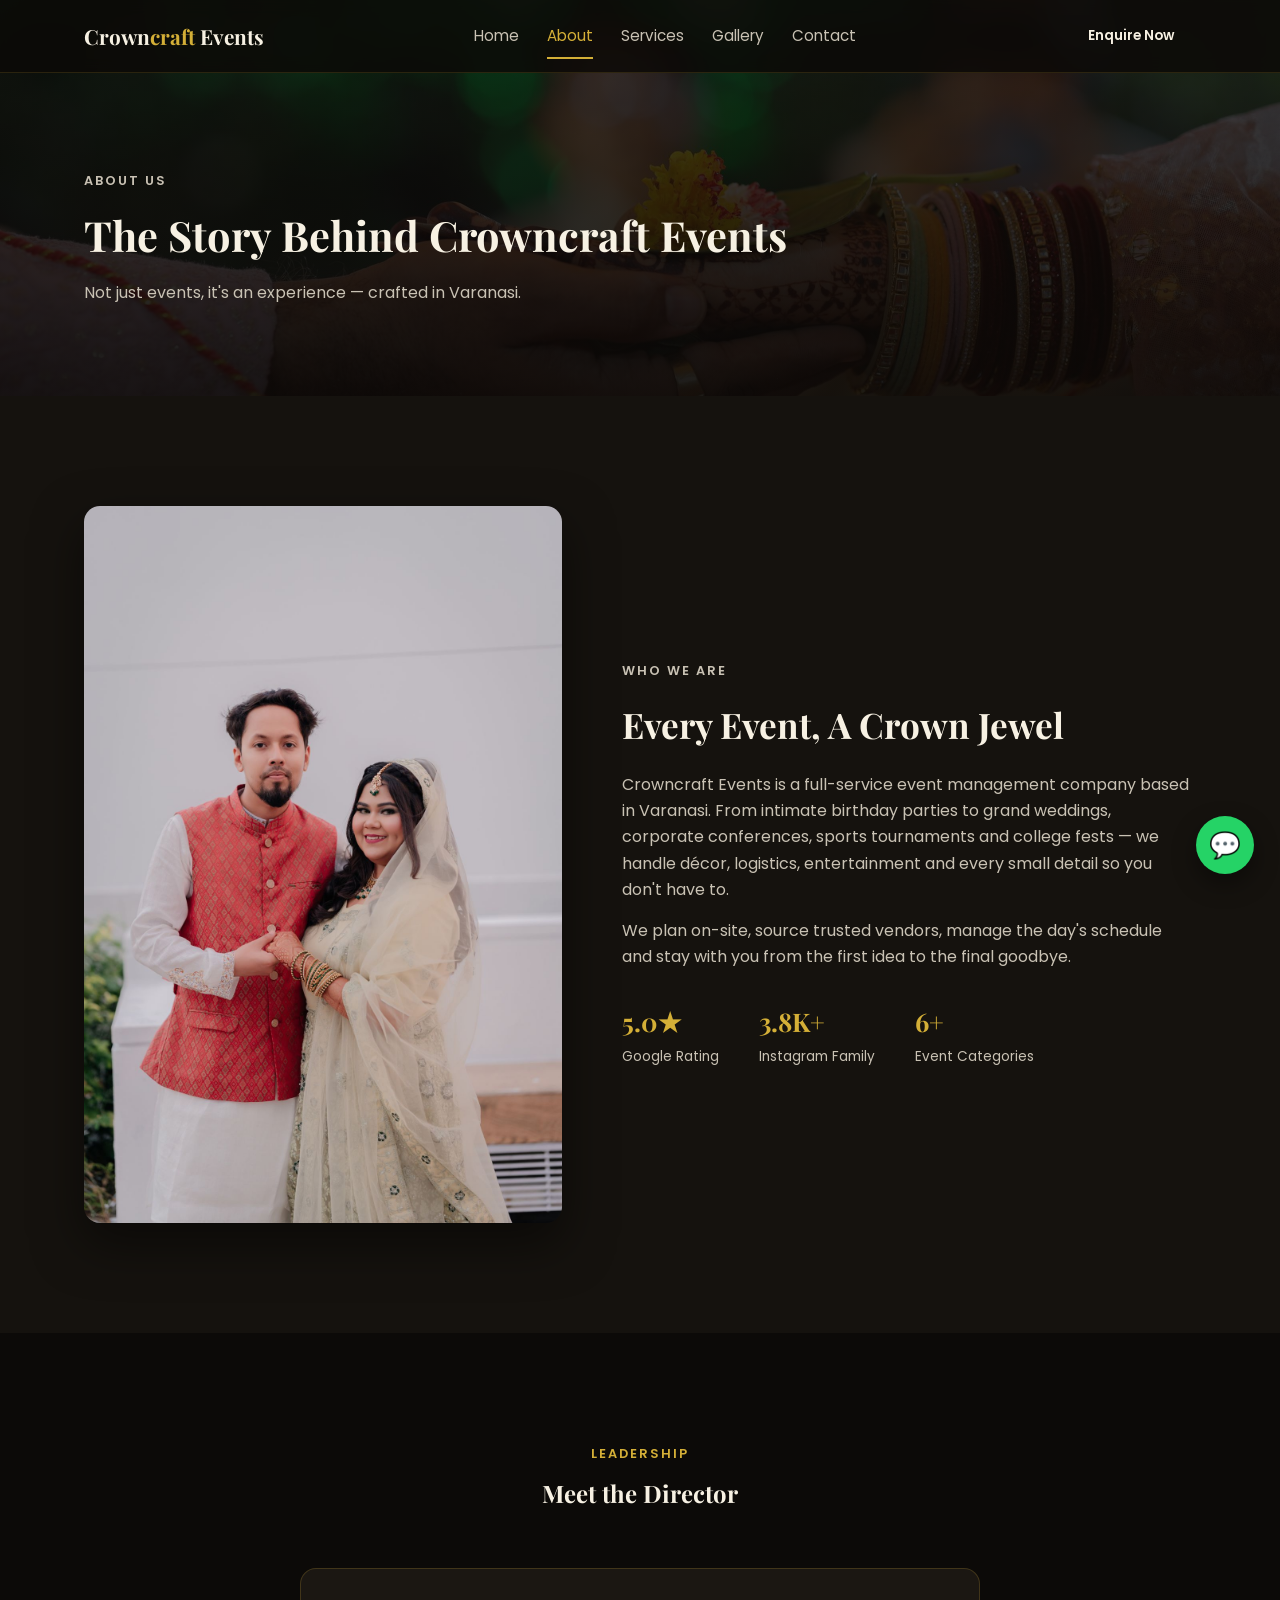
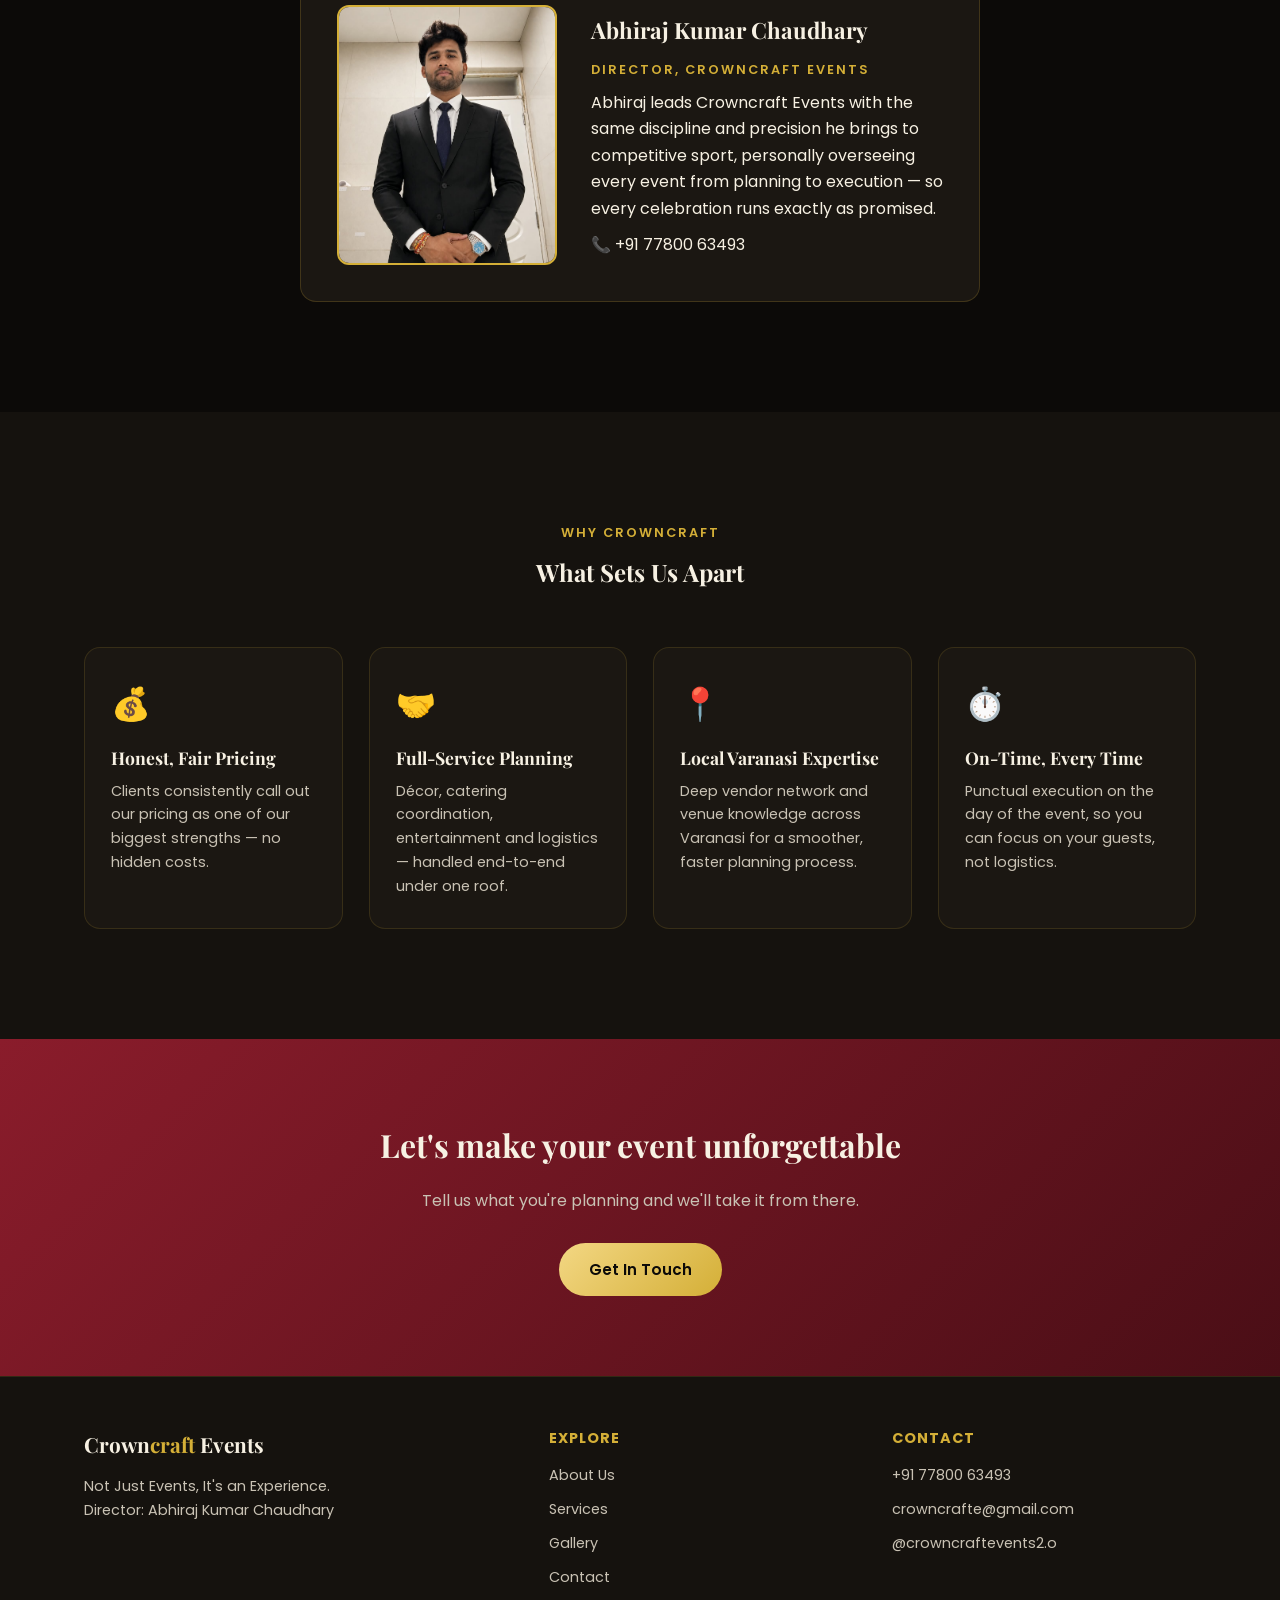
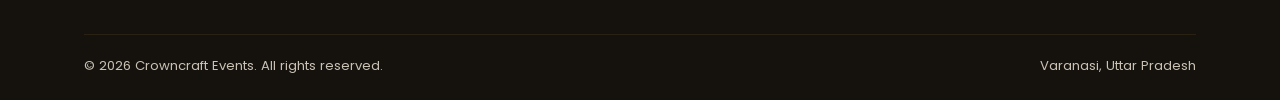
==== about.html @ 5c1460ac "Rebuild as multi-page site, add director profile, use India-specific photos - Split into Home/About/" ====
<!DOCTYPE html>
<html lang="en">
<head>
<meta charset="UTF-8">
<meta name="viewport" content="width=device-width, initial-scale=1.0">
<title>About Us | Crowncraft Events</title>
<meta name="description" content="Meet Crowncraft Events — led by Director Abhiraj Kumar Chaudhary. A full-service event management company in Varanasi.">
<link rel="canonical" href="https://crowncraft-events.vercel.app/about.html">
<link rel="icon" type="image/svg+xml" href="favicon.svg">
<link rel="preconnect" href="https://fonts.googleapis.com">
<link href="https://fonts.googleapis.com/css2?family=Playfair+Display:wght@600;700;800&family=Poppins:wght@300;400;500;600&display=swap" rel="stylesheet">
<link rel="stylesheet" href="css/style.css">
</head>
<body>

<header class="navbar">
  <div class="container nav-inner">
    <a href="index.html" class="logo">Crown<span>craft</span> Events</a>
    <nav class="nav-links" id="navLinks">
      <a href="index.html">Home</a>
      <a href="about.html" class="active">About</a>
      <a href="services.html">Services</a>
      <a href="gallery.html">Gallery</a>
      <a href="contact.html">Contact</a>
    </nav>
    <a href="contact.html" class="btn btn-small nav-cta">Enquire Now</a>
    <button class="menu-toggle" id="menuToggle" aria-label="Toggle navigation menu" aria-expanded="false">☰</button>
  </div>
</header>

<section class="page-header" style="background-image:url('images/about-hero.jpg');">
  <div class="container">
    <p class="eyebrow">About Us</p>
    <h1>The Story Behind Crowncraft Events</h1>
    <p>Not just events, it's an experience — crafted in Varanasi.</p>
  </div>
</section>

<section class="about">
  <div class="container about-grid">
    <div class="about-img reveal">
      <img src="images/wedding3.jpg" alt="Crowncraft Events wedding decor" loading="lazy">
    </div>
    <div class="about-text reveal">
      <p class="eyebrow">Who We Are</p>
      <h2>Every Event, A Crown Jewel</h2>
      <p>Crowncraft Events is a full-service event management company based in Varanasi. From intimate birthday parties to grand weddings, corporate conferences, sports tournaments and college fests — we handle décor, logistics, entertainment and every small detail so you don't have to.</p>
      <p>We plan on-site, source trusted vendors, manage the day's schedule and stay with you from the first idea to the final goodbye.</p>
      <div class="about-stats">
        <div><strong>5.0★</strong><span>Google Rating</span></div>
        <div><strong>3.8K+</strong><span>Instagram Family</span></div>
        <div><strong>6+</strong><span>Event Categories</span></div>
      </div>
    </div>
  </div>
</section>

<section class="values">
  <div class="container">
    <div class="section-head center">
      <p class="eyebrow center">Leadership</p>
      <h2 class="center">Meet the Director</h2>
    </div>
    <div class="director-card reveal">
      <div class="director-photo">
        <img src="images/director.jpg" alt="Abhiraj Kumar Chaudhary, Director of Crowncraft Events">
      </div>
      <div class="director-info">
        <h3>Abhiraj Kumar Chaudhary</h3>
        <p class="eyebrow">Director, Crowncraft Events</p>
        <p>Abhiraj leads Crowncraft Events with the same discipline and precision he brings to competitive sport, personally overseeing every event from planning to execution — so every celebration runs exactly as promised.</p>
        <p><a href="tel:+917780063493">📞 +91 77800 63493</a></p>
      </div>
    </div>
  </div>
</section>

<section class="values" style="background:var(--black-soft);">
  <div class="container">
    <div class="section-head center">
      <p class="eyebrow center">Why Crowncraft</p>
      <h2 class="center">What Sets Us Apart</h2>
    </div>
    <div class="values-grid">
      <div class="value-card reveal">
        <div class="icon">💰</div>
        <h3>Honest, Fair Pricing</h3>
        <p>Clients consistently call out our pricing as one of our biggest strengths — no hidden costs.</p>
      </div>
      <div class="value-card reveal">
        <div class="icon">🤝</div>
        <h3>Full-Service Planning</h3>
        <p>Décor, catering coordination, entertainment and logistics — handled end-to-end under one roof.</p>
      </div>
      <div class="value-card reveal">
        <div class="icon">📍</div>
        <h3>Local Varanasi Expertise</h3>
        <p>Deep vendor network and venue knowledge across Varanasi for a smoother, faster planning process.</p>
      </div>
      <div class="value-card reveal">
        <div class="icon">⏱️</div>
        <h3>On-Time, Every Time</h3>
        <p>Punctual execution on the day of the event, so you can focus on your guests, not logistics.</p>
      </div>
    </div>
  </div>
</section>

<section class="cta-banner">
  <div class="container">
    <h2>Let's make your event unforgettable</h2>
    <p>Tell us what you're planning and we'll take it from there.</p>
    <a href="contact.html" class="btn btn-primary">Get In Touch</a>
  </div>
</section>

<footer class="footer">
  <div class="container">
    <div class="footer-grid">
      <div>
        <a href="index.html" class="logo">Crown<span style="color:var(--gold);">craft</span> Events</a>
        <p style="margin-top:14px;">Not Just Events, It's an Experience.<br>Director: Abhiraj Kumar Chaudhary</p>
      </div>
      <div>
        <h4>Explore</h4>
        <ul>
          <li><a href="about.html">About Us</a></li>
          <li><a href="services.html">Services</a></li>
          <li><a href="gallery.html">Gallery</a></li>
          <li><a href="contact.html">Contact</a></li>
        </ul>
      </div>
      <div>
        <h4>Contact</h4>
        <ul>
          <li><a href="tel:+917780063493">+91 77800 63493</a></li>
          <li><a href="mailto:crowncrafte@gmail.com">crowncrafte@gmail.com</a></li>
          <li><a href="https://www.instagram.com/crowncraftevents2.o/" target="_blank" rel="noopener">@crowncraftevents2.o</a></li>
        </ul>
      </div>
    </div>
    <div class="footer-bottom">
      <p>&copy; <span id="year"></span> Crowncraft Events. All rights reserved.</p>
      <p>Varanasi, Uttar Pradesh</p>
    </div>
  </div>
</footer>

<a href="https://wa.me/917780063493?text=Hi%20Crowncraft%20Events%2C%20I%27d%20like%20to%20enquire%20about%20an%20event."
   target="_blank" rel="noopener" class="whatsapp-float" aria-label="Chat on WhatsApp">💬</a>

<script src="js/script.js"></script>
</body>
</html>
---- css/style.css ----
:root{
  --gold:#d4af37;
  --gold-light:#f3d783;
  --maroon:#8a1c2b;
  --black:#0c0a08;
  --black-soft:#15120e;
  --black-card:#1b1712;
  --cream:#f7f1e3;
  --text-muted:#c9c2b4;
  --radius:16px;
}
*{margin:0;padding:0;box-sizing:border-box;}
html{scroll-behavior:smooth;}
body{
  font-family:'Poppins',sans-serif;
  background:var(--black);
  color:var(--cream);
  line-height:1.65;
}
h1,h2,h3{font-family:'Playfair Display',serif;}
a{text-decoration:none;color:inherit;}
img{display:block;max-width:100%;}
ul{list-style:none;}
.container{max-width:1160px;margin:0 auto;padding:0 24px;}
.center{text-align:center;}
.section-head{max-width:620px;margin:0 auto 54px;}
.section-head.center{margin-left:auto;margin-right:auto;}

.eyebrow{
  color:var(--gold);
  letter-spacing:2px;
  text-transform:uppercase;
  font-size:.8rem;
  font-weight:600;
  margin-bottom:10px;
}

/* Scroll reveal */
.reveal{opacity:0;transform:translateY(24px);transition:opacity .7s ease, transform .7s ease;}
.reveal.in-view{opacity:1;transform:translateY(0);}

/* Navbar */
.navbar{
  position:fixed;top:0;left:0;right:0;z-index:100;
  background:rgba(12,10,8,.85);
  backdrop-filter:blur(8px);
  border-bottom:1px solid rgba(212,175,55,.15);
}
.nav-inner{display:flex;align-items:center;justify-content:space-between;height:72px;}
.logo{font-family:'Playfair Display',serif;font-size:1.3rem;font-weight:700;color:var(--cream);}
.logo span{color:var(--gold);}
.nav-links{display:flex;gap:28px;}
.nav-links a{font-size:.95rem;color:var(--text-muted);transition:color .2s;position:relative;padding:4px 0;}
.nav-links a:hover{color:var(--gold);}
.nav-links a.active{color:var(--gold);}
.nav-links a.active::after{
  content:"";position:absolute;left:0;right:0;bottom:-6px;height:2px;background:var(--gold);
}
.nav-cta{display:inline-block;}
.menu-toggle{display:none;background:none;border:none;color:var(--gold);font-size:1.6rem;cursor:pointer;}

/* Buttons */
.btn{display:inline-block;padding:14px 30px;border-radius:999px;font-weight:600;font-size:.95rem;transition:transform .2s, box-shadow .2s;}
.btn-small{padding:10px 22px;font-size:.85rem;}
.btn-primary{background:linear-gradient(135deg,var(--gold-light),var(--gold));color:var(--black);}
.btn-primary:hover{transform:translateY(-2px);box-shadow:0 10px 24px rgba(212,175,55,.35);}
.btn-outline{border:1.5px solid var(--gold);color:var(--gold);}
.btn-outline:hover{background:rgba(212,175,55,.1);}

/* Hero (home) */
.hero{
  min-height:100vh;
  display:flex;align-items:center;
  background-size:cover;background-position:center;
  padding-top:72px;
}
.hero-inner{max-width:760px;}
.hero h1{font-size:3.6rem;line-height:1.15;margin:16px 0 18px;}
.hero h1 span{color:var(--gold);}
.hero-sub{color:var(--text-muted);font-size:1.1rem;max-width:560px;margin-bottom:34px;}
.hero-actions{display:flex;gap:18px;flex-wrap:wrap;}

/* Highlights strip */
.highlights{padding:34px 0;background:var(--black-soft);border-bottom:1px solid rgba(212,175,55,.1);}
.highlights-grid{display:flex;justify-content:space-between;flex-wrap:wrap;gap:20px;text-align:center;}
.highlights-grid a{flex:1;min-width:130px;color:var(--text-muted);font-size:.9rem;font-weight:500;transition:color .2s;}
.highlights-grid a:hover{color:var(--gold);}
.highlights-grid span{display:block;font-size:1.8rem;margin-bottom:6px;}

/* Page header (inner pages) */
.page-header{
  padding:170px 0 90px;
  background-size:cover;background-position:center;
  position:relative;
}
.page-header::before{
  content:"";position:absolute;inset:0;
  background:linear-gradient(180deg, rgba(10,8,6,.75), rgba(10,8,6,.92));
}
.page-header .container{position:relative;}
.page-header h1{font-size:2.6rem;margin-bottom:10px;}
.page-header p{color:var(--text-muted);}

/* About */
.about{padding:110px 0;background:var(--black-soft);}
.about-grid{display:grid;grid-template-columns:1fr 1.2fr;gap:60px;align-items:center;}
.about-img img{border-radius:var(--radius);box-shadow:0 20px 50px rgba(0,0,0,.5);}
.about-text h2{font-size:2.2rem;margin:10px 0 18px;}
.about-text p{color:var(--text-muted);margin-bottom:14px;}
.about-stats{display:flex;gap:40px;margin-top:30px;flex-wrap:wrap;}
.about-stats strong{display:block;color:var(--gold);font-size:1.6rem;font-family:'Playfair Display',serif;}
.about-stats span{color:var(--text-muted);font-size:.85rem;}

/* Values */
.values{padding:110px 0;}
.values-grid{display:grid;grid-template-columns:repeat(auto-fit,minmax(220px,1fr));gap:26px;}
.value-card{
  background:var(--black-card);
  border:1px solid rgba(212,175,55,.15);
  border-radius:var(--radius);
  padding:30px 26px;
  transition:transform .25s, border-color .25s;
}
.value-card:hover{transform:translateY(-6px);border-color:var(--gold);}
.value-card .icon{font-size:2rem;margin-bottom:12px;}
.value-card h3{font-size:1.1rem;margin-bottom:8px;}
.value-card p{color:var(--text-muted);font-size:.9rem;}

/* Director card */
.director-card{
  display:grid;grid-template-columns:220px 1fr;gap:34px;align-items:center;
  background:var(--black-card);border:1px solid rgba(212,175,55,.2);border-radius:var(--radius);
  padding:36px;max-width:680px;margin:0 auto;
}
.director-photo{
  width:220px;height:260px;border-radius:12px;overflow:hidden;
  border:2px solid var(--gold);
}
.director-photo img{width:100%;height:100%;object-fit:cover;object-position:50% 22%;}
.director-info h3{font-size:1.4rem;margin-bottom:4px;}
.director-info p{margin-top:10px;}
@media (max-width:600px){
  .director-card{grid-template-columns:1fr;text-align:center;}
  .director-photo{margin:0 auto;}
}

/* Services (teaser grid, used on home) */
.services{padding:110px 0;}
.services-grid{display:grid;grid-template-columns:repeat(auto-fit,minmax(220px,1fr));gap:26px;}
.service-card{
  background:var(--black-soft);
  border:1px solid rgba(212,175,55,.15);
  border-radius:var(--radius);
  padding:34px 26px;
  transition:transform .25s, border-color .25s;
}
.service-card:hover{transform:translateY(-6px);border-color:var(--gold);}
.service-icon{font-size:2.2rem;margin-bottom:14px;}
.service-card h3{font-size:1.2rem;margin-bottom:10px;}
.service-card p{color:var(--text-muted);font-size:.92rem;}

/* Service detail rows (services.html) */
.service-rows{padding:100px 0;}
.service-row{
  display:grid;grid-template-columns:1fr 1fr;gap:60px;align-items:center;
  padding:60px 0;border-bottom:1px solid rgba(212,175,55,.1);
}
.service-row:last-child{border-bottom:none;}
.service-row.reverse .service-row-img{order:2;}
.service-row-img img{border-radius:var(--radius);box-shadow:0 20px 50px rgba(0,0,0,.5);height:340px;width:100%;object-fit:cover;}
.service-row-text .service-icon{font-size:2.4rem;margin-bottom:10px;}
.service-row-text h2{font-size:1.9rem;margin-bottom:14px;}
.service-row-text p{color:var(--text-muted);margin-bottom:18px;}
.service-row-text ul{display:flex;flex-direction:column;gap:10px;}
.service-row-text li{color:var(--text-muted);font-size:.95rem;display:flex;gap:10px;}
.service-row-text li::before{content:"✓";color:var(--gold);font-weight:700;}

/* Gallery */
.gallery{padding:110px 0;background:var(--black-soft);}
.gallery-filters{display:flex;justify-content:center;gap:12px;flex-wrap:wrap;margin-bottom:46px;}
.filter-btn{
  padding:9px 20px;border-radius:999px;border:1px solid rgba(212,175,55,.3);
  background:transparent;color:var(--text-muted);font-family:inherit;font-size:.85rem;cursor:pointer;transition:all .2s;
}
.filter-btn:hover{border-color:var(--gold);color:var(--gold);}
.filter-btn.active{background:var(--gold);color:var(--black);border-color:var(--gold);font-weight:600;}
.gallery-grid{display:grid;grid-template-columns:repeat(3,1fr);gap:18px;}
.gallery-grid figure{cursor:pointer;overflow:hidden;border-radius:12px;}
.gallery-grid img{width:100%;height:260px;object-fit:cover;transition:transform .35s;}
.gallery-grid img:hover{transform:scale(1.06);}
.gallery-grid .hidden{display:none;}
.gallery-more{margin-top:40px;color:var(--text-muted);}
.gallery-more a{color:var(--gold);font-weight:600;}

/* Lightbox */
.lightbox{
  position:fixed;inset:0;background:rgba(5,4,3,.92);
  display:none;align-items:center;justify-content:center;z-index:300;padding:30px;
}
.lightbox.open{display:flex;}
.lightbox img{max-width:min(900px,90vw);max-height:85vh;border-radius:10px;}
.lightbox-close{
  position:absolute;top:26px;right:34px;color:var(--gold);font-size:2rem;cursor:pointer;background:none;border:none;
}

/* Testimonials */
.testimonials{padding:110px 0;}
.testimonial-grid{display:grid;grid-template-columns:repeat(auto-fit,minmax(260px,1fr));gap:26px;}
.testimonial-card{
  background:var(--black-card);
  border:1px solid rgba(212,175,55,.15);
  border-radius:var(--radius);
  padding:30px 26px;
}
.testimonial-card .stars{color:var(--gold);letter-spacing:2px;margin-bottom:14px;}
.testimonial-card p{color:var(--text-muted);font-style:italic;margin-bottom:16px;}
.testimonial-card strong{color:var(--cream);font-size:.9rem;}

/* Process */
.process{padding:110px 0;background:var(--black-soft);}
.process-grid{display:grid;grid-template-columns:repeat(auto-fit,minmax(220px,1fr));gap:30px;counter-reset:step;}
.process-step{position:relative;padding-top:10px;}
.process-step::before{
  counter-increment:step;content:"0" counter(step);
  font-family:'Playfair Display',serif;font-size:2.6rem;color:rgba(212,175,55,.35);display:block;margin-bottom:6px;
}
.process-step h3{font-size:1.1rem;margin-bottom:8px;}
.process-step p{color:var(--text-muted);font-size:.9rem;}

/* CTA banner */
.cta-banner{
  padding:80px 0;text-align:center;
  background:linear-gradient(135deg, var(--maroon), #4a0e16);
}
.cta-banner h2{font-size:2rem;margin-bottom:16px;}
.cta-banner p{color:var(--text-muted);margin-bottom:28px;}

/* Contact */
.contact{padding:110px 0;background:var(--black-soft);}
.contact-grid{display:grid;grid-template-columns:1fr 1fr;gap:60px;align-items:stretch;}
.contact h2{font-size:2.2rem;margin:10px 0 14px;}
.contact-lead{color:var(--text-muted);margin-bottom:26px;}

.contact-form{display:flex;flex-direction:column;gap:14px;margin-bottom:34px;}
.contact-form input,
.contact-form select,
.contact-form textarea{
  width:100%;
  padding:13px 16px;
  border-radius:10px;
  border:1px solid rgba(212,175,55,.25);
  background:var(--black);
  color:var(--cream);
  font-family:inherit;
  font-size:.95rem;
}
.contact-form input::placeholder,
.contact-form textarea::placeholder{color:#8a8375;}
.contact-form input:focus,
.contact-form select:focus,
.contact-form textarea:focus{outline:none;border-color:var(--gold);}
.contact-form button{align-self:flex-start;border:none;cursor:pointer;}
.contact-form small{color:var(--text-muted);font-size:.8rem;margin-top:-6px;}

.contact-list{margin-bottom:30px;}
.contact-list li{display:flex;gap:12px;align-items:flex-start;margin-bottom:16px;color:var(--text-muted);}
.contact-list a:hover{color:var(--gold);}
.contact-map iframe{width:100%;height:100%;min-height:380px;}

.hours-card{
  background:var(--black-card);border:1px solid rgba(212,175,55,.15);border-radius:var(--radius);
  padding:24px 26px;margin-top:10px;
}
.hours-card h3{font-size:1rem;margin-bottom:12px;color:var(--gold);}
.hours-card div{display:flex;justify-content:space-between;color:var(--text-muted);font-size:.9rem;padding:4px 0;}

/* Footer */
.footer{padding:50px 0 24px;border-top:1px solid rgba(212,175,55,.15);background:var(--black-soft);}
.footer-grid{display:grid;grid-template-columns:1.4fr 1fr 1fr;gap:40px;margin-bottom:34px;}
.footer-grid h4{color:var(--gold);font-size:.9rem;margin-bottom:14px;letter-spacing:1px;text-transform:uppercase;}
.footer-grid p{color:var(--text-muted);font-size:.9rem;}
.footer-grid li{color:var(--text-muted);font-size:.9rem;margin-bottom:10px;}
.footer-grid a:hover{color:var(--gold);}
.footer-bottom{
  display:flex;justify-content:space-between;align-items:center;flex-wrap:wrap;gap:10px;
  color:var(--text-muted);font-size:.82rem;border-top:1px solid rgba(212,175,55,.1);padding-top:20px;
}

/* WhatsApp float */
.whatsapp-float{
  position:fixed;bottom:26px;right:26px;
  width:58px;height:58px;border-radius:50%;
  background:#25d366;display:flex;align-items:center;justify-content:center;
  font-size:1.6rem;box-shadow:0 10px 24px rgba(0,0,0,.4);
  z-index:200;
}

@media (max-width:900px){
  .about-grid,.contact-grid,.service-row{grid-template-columns:1fr;}
  .service-row.reverse .service-row-img{order:0;}
  .gallery-grid{grid-template-columns:repeat(2,1fr);}
  .footer-grid{grid-template-columns:1fr 1fr;}
}

@media (max-width:720px){
  .nav-links{
    position:fixed;top:72px;left:0;right:0;
    background:var(--black-soft);
    flex-direction:column;padding:20px 24px;gap:18px;
    transform:translateY(-150%);
    transition:transform .3s;
    border-bottom:1px solid rgba(212,175,55,.15);
  }
  .nav-links.open{transform:translateY(0);}
  .nav-cta{display:none;}
  .menu-toggle{display:block;}
  .hero h1{font-size:2.3rem;}
  .page-header h1{font-size:2rem;}
  .gallery-grid{grid-template-columns:1fr;}
  .highlights-grid{justify-content:center;}
  .footer-grid{grid-template-columns:1fr;}
}
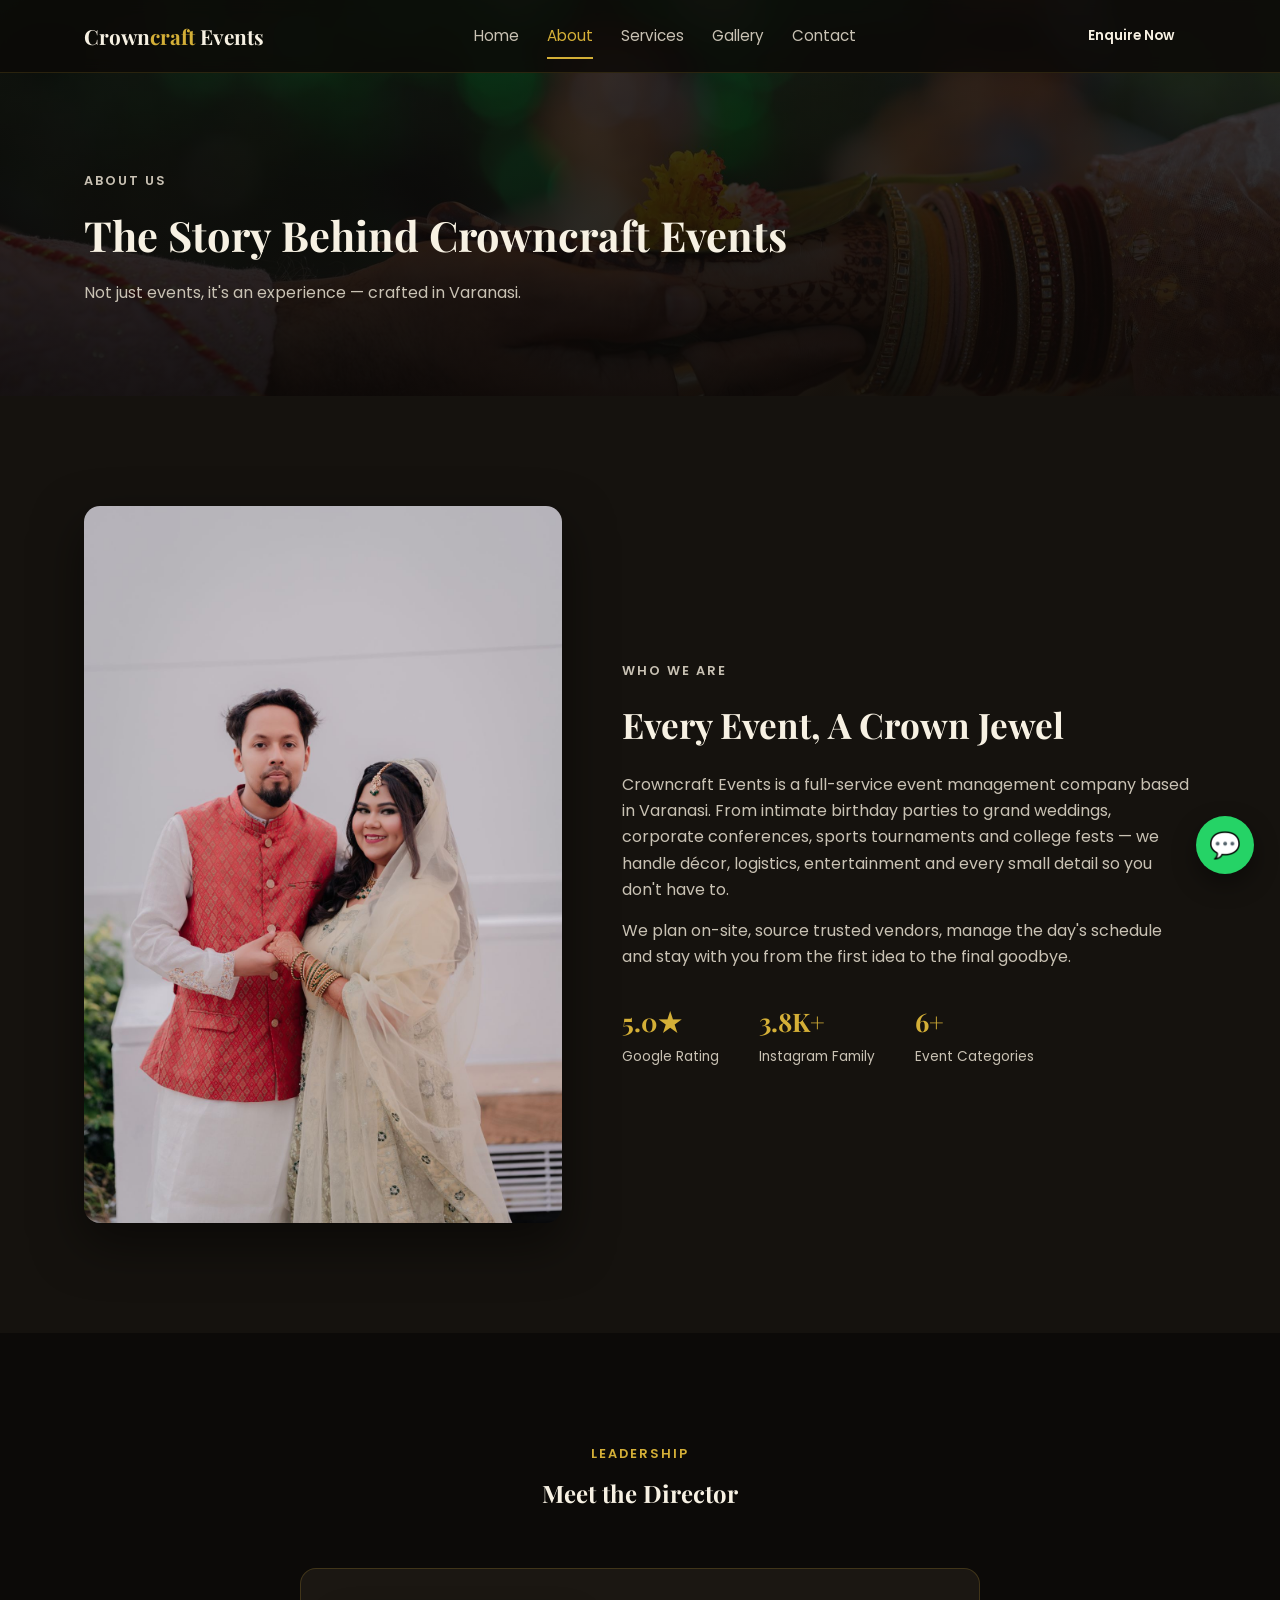
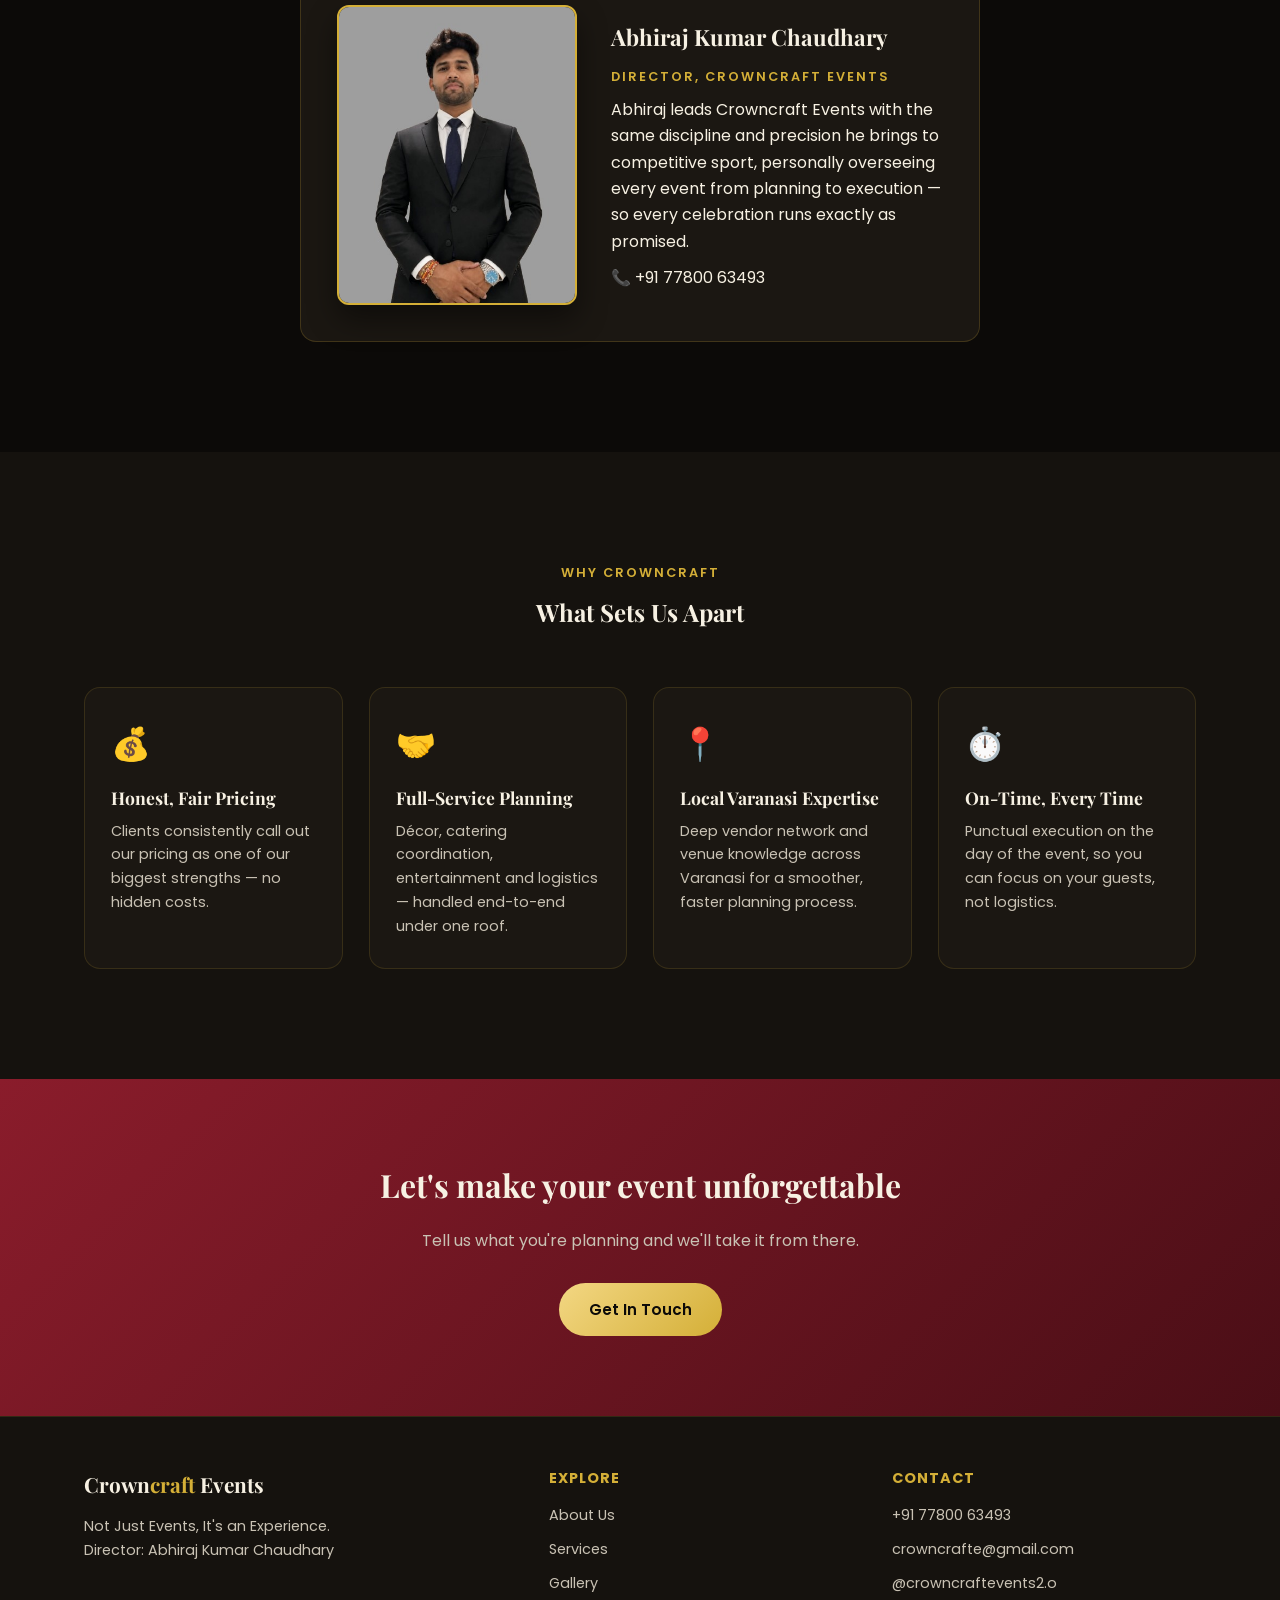
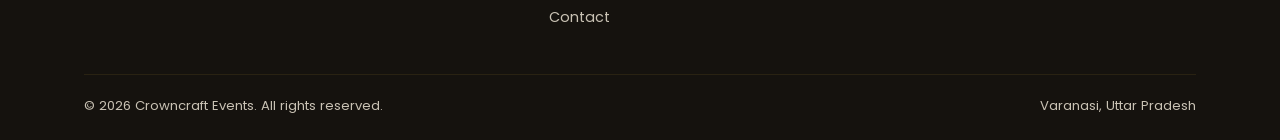
==== commit 75300037: "Add Vercel Web Analytics script to all pages Co-Authored-By: Claude Sonnet 5 <noreply@anthropic.com>" ====
--- a/about.html
+++ b/about.html
@@ -150,5 +150,6 @@
    target="_blank" rel="noopener" class="whatsapp-float" aria-label="Chat on WhatsApp">💬</a>
 
 <script src="js/script.js"></script>
+<script defer src="/_vercel/insights/script.js"></script>
 </body>
 </html>
--- a/css/style.css
+++ b/css/style.css
@@ -128,15 +128,16 @@
 
 /* Director card */
 .director-card{
-  display:grid;grid-template-columns:220px 1fr;gap:34px;align-items:center;
+  display:grid;grid-template-columns:240px 1fr;gap:34px;align-items:center;
   background:var(--black-card);border:1px solid rgba(212,175,55,.2);border-radius:var(--radius);
   padding:36px;max-width:680px;margin:0 auto;
 }
 .director-photo{
-  width:220px;height:260px;border-radius:12px;overflow:hidden;
+  width:240px;height:300px;border-radius:12px;overflow:hidden;
   border:2px solid var(--gold);
-}
-.director-photo img{width:100%;height:100%;object-fit:cover;object-position:50% 22%;}
+  box-shadow:0 14px 30px rgba(0,0,0,.45);
+}
+.director-photo img{width:100%;height:100%;object-fit:cover;object-position:50% 4%;}
 .director-info h3{font-size:1.4rem;margin-bottom:4px;}
 .director-info p{margin-top:10px;}
 @media (max-width:600px){
@@ -215,6 +216,32 @@
 .testimonial-card .stars{color:var(--gold);letter-spacing:2px;margin-bottom:14px;}
 .testimonial-card p{color:var(--text-muted);font-style:italic;margin-bottom:16px;}
 .testimonial-card strong{color:var(--cream);font-size:.9rem;}
+
+/* Upcoming event */
+.event-section{padding:90px 0;background:var(--black-soft);}
+.event-card{
+  display:grid;grid-template-columns:320px 1fr;gap:46px;align-items:center;
+  background:var(--black-card);border:1px solid rgba(212,175,55,.25);border-radius:var(--radius);
+  padding:36px;
+}
+.event-poster{border-radius:12px;overflow:hidden;box-shadow:0 20px 50px rgba(0,0,0,.5);}
+.event-poster img{width:100%;display:block;}
+.event-badge{
+  display:inline-block;background:linear-gradient(135deg,var(--gold-light),var(--gold));
+  color:var(--black);font-weight:700;font-size:.78rem;letter-spacing:1px;text-transform:uppercase;
+  padding:6px 16px;border-radius:999px;margin-bottom:16px;
+}
+.event-info h2{font-size:1.9rem;margin-bottom:10px;}
+.event-info p{color:var(--text-muted);margin-bottom:18px;}
+.event-meta{display:flex;flex-wrap:wrap;gap:14px;margin-bottom:24px;}
+.event-meta span{
+  background:rgba(212,175,55,.1);border:1px solid rgba(212,175,55,.25);
+  color:var(--gold-light);font-size:.85rem;padding:6px 14px;border-radius:999px;
+}
+@media (max-width:780px){
+  .event-card{grid-template-columns:1fr;}
+  .event-poster{max-width:280px;margin:0 auto;}
+}
 
 /* Process */
 .process{padding:110px 0;background:var(--black-soft);}
